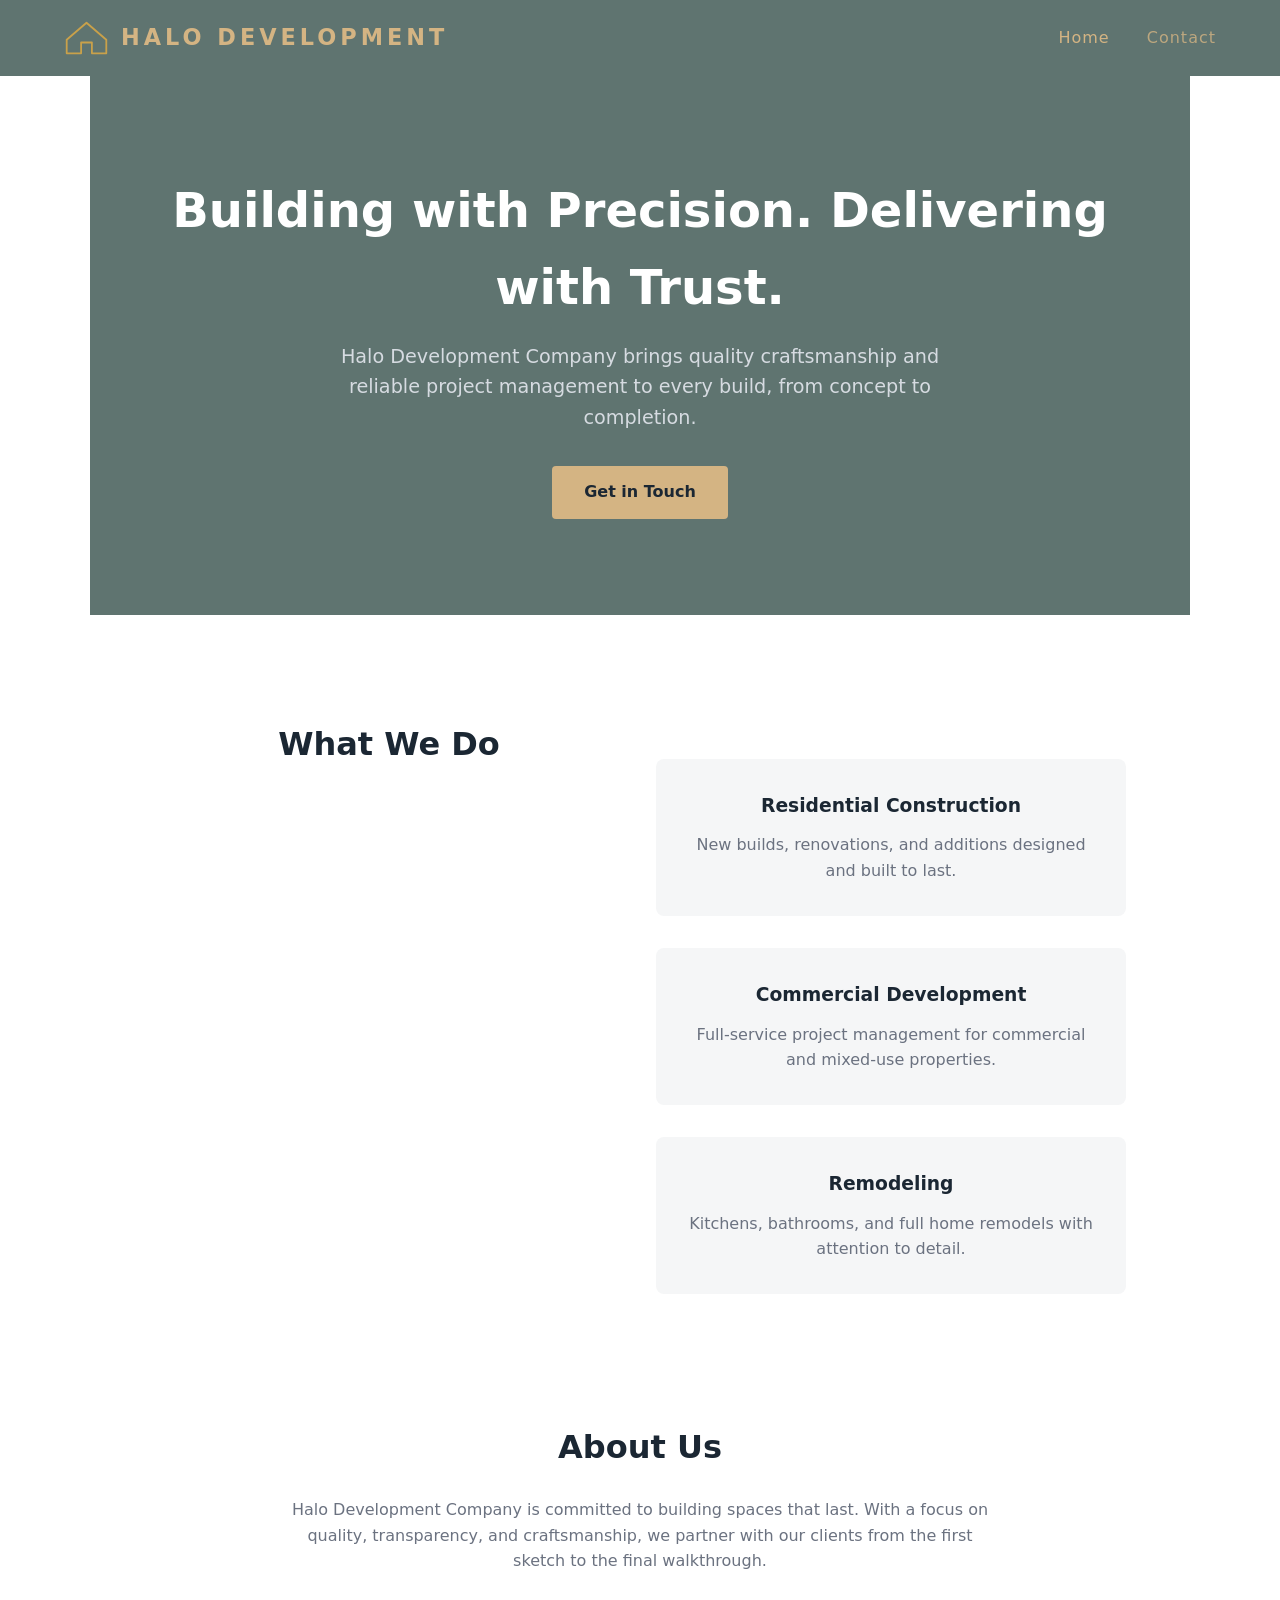
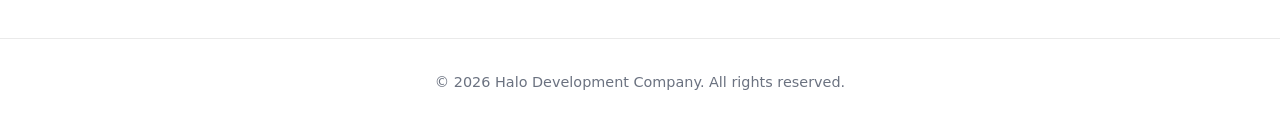
==== index.html @ e0cbd236 "Initial landing page for Halo Development Company" ====
<!DOCTYPE html>
<html lang="en">
<head>
  <meta charset="UTF-8" />
  <meta name="viewport" content="width=device-width, initial-scale=1.0" />
  <title>Halo Development Company</title>
  <link rel="stylesheet" href="styles.css" />
</head>
<body>
  <header>
    <div class="logo"><img src="assets/logo.svg" alt="Halo Development logo" /> Halo Development</div>
    <nav>
      <a href="index.html" class="active">Home</a>
      <a href="contact.html">Contact</a>
    </nav>
  </header>

  <section class="hero">
    <h1>Building with Precision. Delivering with Trust.</h1>
    <p>Halo Development Company brings quality craftsmanship and reliable project management to every build, from concept to completion.</p>
    <a href="contact.html" class="btn">Get in Touch</a>
  </section>

  <section class="services">
    <h2>What We Do</h2>
    <div class="services">
      <div class="service-card">
        <h3>Residential Construction</h3>
        <p>New builds, renovations, and additions designed and built to last.</p>
      </div>
      <div class="service-card">
        <h3>Commercial Development</h3>
        <p>Full-service project management for commercial and mixed-use properties.</p>
      </div>
      <div class="service-card">
        <h3>Remodeling</h3>
        <p>Kitchens, bathrooms, and full home remodels with attention to detail.</p>
      </div>
    </div>
  </section>

  <section class="about">
    <h2>About Us</h2>
    <p>Halo Development Company is committed to building spaces that last. With a focus on quality, transparency, and craftsmanship, we partner with our clients from the first sketch to the final walkthrough.</p>
  </section>

  <footer>
    &copy; 2026 Halo Development Company. All rights reserved.
  </footer>
</body>
</html>
---- styles.css ----
:root {
  --navy: #1b2733;
  --sage: #5f7470;
  --gold: #d4b483;
  --light: #f5f6f7;
  --gray: #6b7280;
}

* {
  box-sizing: border-box;
  margin: 0;
  padding: 0;
}

body {
  font-family: 'Segoe UI', system-ui, -apple-system, Arial, sans-serif;
  color: var(--navy);
  line-height: 1.6;
  background: #fff;
}

a {
  color: inherit;
}

/* Header */
header {
  display: flex;
  align-items: center;
  justify-content: space-between;
  padding: 1.25rem 5%;
  background: var(--sage);
}

.logo {
  display: flex;
  align-items: center;
  gap: 0.75rem;
  font-size: 1.4rem;
  font-weight: 700;
  letter-spacing: 4px;
  color: var(--gold);
  text-transform: uppercase;
}

.logo img {
  height: 2.25rem;
  width: auto;
}

nav a {
  margin-left: 2rem;
  text-decoration: none;
  font-weight: 500;
  letter-spacing: 1px;
  color: var(--gold);
  opacity: 0.8;
  transition: opacity 0.2s;
}

nav a:hover,
nav a.active {
  opacity: 1;
}

/* Hero */
.hero {
  background: var(--sage);
  color: #fff;
  padding: 6rem 5%;
  text-align: center;
}

.hero h1 {
  font-size: 3rem;
  margin-bottom: 1rem;
}

.hero p {
  font-size: 1.2rem;
  color: #d6dbe1;
  max-width: 600px;
  margin: 0 auto 2rem;
}

.btn {
  display: inline-block;
  background: var(--gold);
  color: var(--navy);
  padding: 0.85rem 2rem;
  border-radius: 4px;
  text-decoration: none;
  font-weight: 600;
  transition: opacity 0.2s;
}

.btn:hover {
  opacity: 0.9;
}

/* Sections */
section {
  padding: 4rem 5%;
  max-width: 1100px;
  margin: 0 auto;
}

section h2 {
  font-size: 2rem;
  margin-bottom: 1.5rem;
  text-align: center;
}

.services {
  display: grid;
  grid-template-columns: repeat(auto-fit, minmax(220px, 1fr));
  gap: 2rem;
  margin-top: 2.5rem;
}

.service-card {
  background: var(--light);
  padding: 2rem;
  border-radius: 8px;
  text-align: center;
}

.service-card h3 {
  margin-bottom: 0.75rem;
  color: var(--navy);
}

.service-card p {
  color: var(--gray);
}

.about p {
  max-width: 700px;
  margin: 0 auto;
  text-align: center;
  color: var(--gray);
}

/* Contact */
.contact-info {
  text-align: center;
  margin-bottom: 2.5rem;
}

.contact-info a {
  color: var(--gold);
  font-weight: 600;
  text-decoration: none;
}

form {
  max-width: 600px;
  margin: 0 auto;
  display: flex;
  flex-direction: column;
  gap: 1rem;
}

label {
  font-weight: 600;
}

input,
textarea {
  padding: 0.75rem;
  border: 1px solid #d1d5db;
  border-radius: 4px;
  font-family: inherit;
  font-size: 1rem;
}

textarea {
  min-height: 140px;
  resize: vertical;
}

form .btn {
  align-self: flex-start;
  border: none;
  cursor: pointer;
}

/* Footer */
footer {
  text-align: center;
  padding: 2rem 5%;
  color: var(--gray);
  border-top: 1px solid #eaeaea;
  font-size: 0.9rem;
}
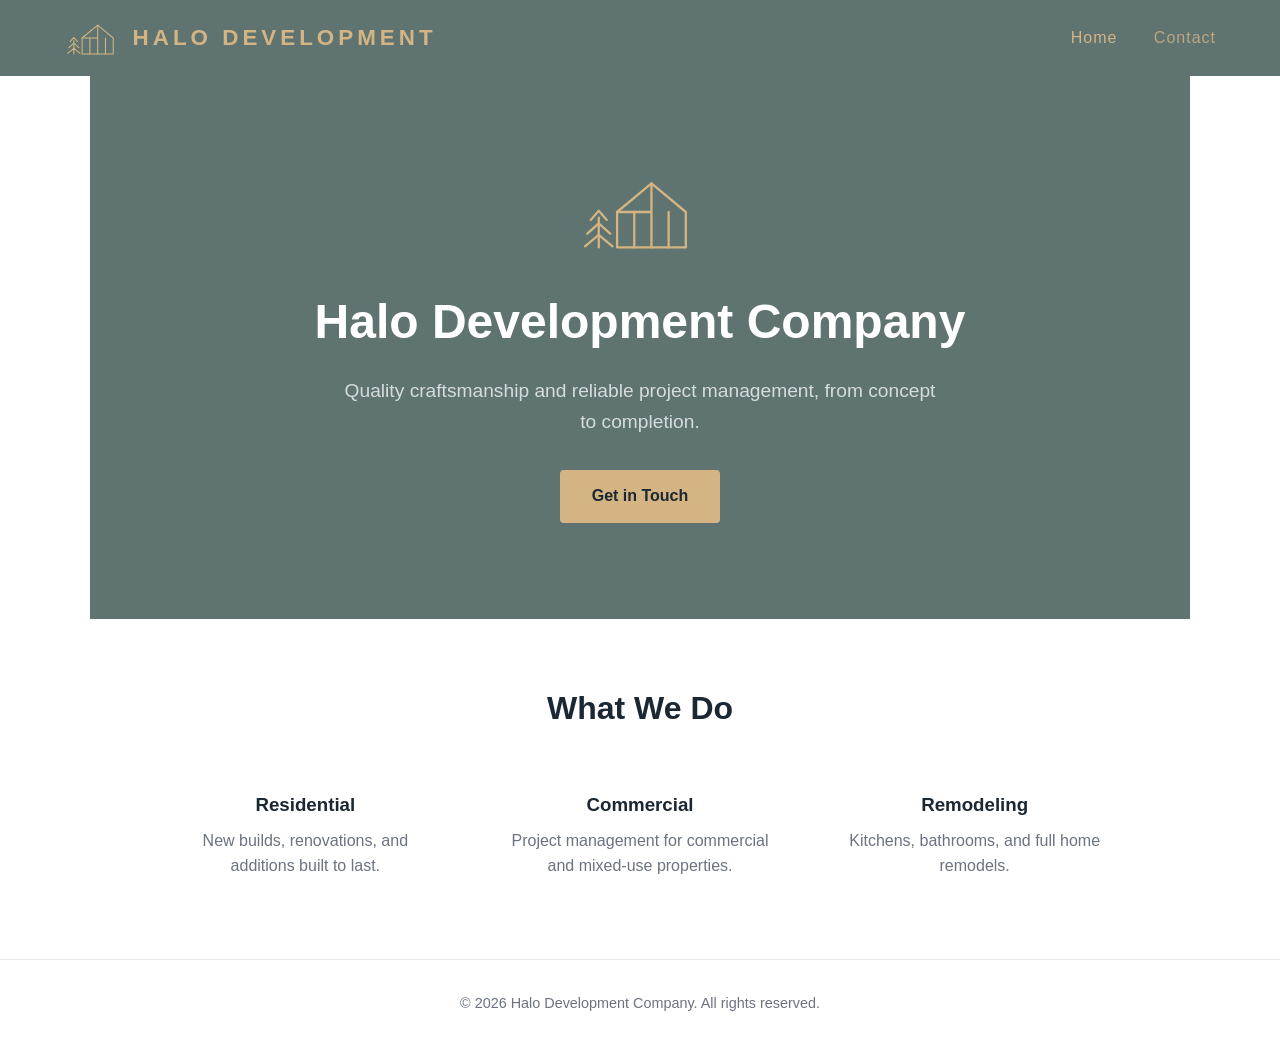
==== commit 236b51dc: "Simplify layout, use Helvetica, update logo to tree+house icon" ====
--- a/index.html
+++ b/index.html
@@ -16,32 +16,28 @@
   </header>
 
   <section class="hero">
-    <h1>Building with Precision. Delivering with Trust.</h1>
-    <p>Halo Development Company brings quality craftsmanship and reliable project management to every build, from concept to completion.</p>
+    <img class="hero-logo" src="assets/logo.svg" alt="Halo Development logo" />
+    <h1>Halo Development Company</h1>
+    <p>Quality craftsmanship and reliable project management, from concept to completion.</p>
     <a href="contact.html" class="btn">Get in Touch</a>
   </section>
 
   <section class="services">
     <h2>What We Do</h2>
-    <div class="services">
+    <div class="services-grid">
       <div class="service-card">
-        <h3>Residential Construction</h3>
-        <p>New builds, renovations, and additions designed and built to last.</p>
+        <h3>Residential</h3>
+        <p>New builds, renovations, and additions built to last.</p>
       </div>
       <div class="service-card">
-        <h3>Commercial Development</h3>
-        <p>Full-service project management for commercial and mixed-use properties.</p>
+        <h3>Commercial</h3>
+        <p>Project management for commercial and mixed-use properties.</p>
       </div>
       <div class="service-card">
         <h3>Remodeling</h3>
-        <p>Kitchens, bathrooms, and full home remodels with attention to detail.</p>
+        <p>Kitchens, bathrooms, and full home remodels.</p>
       </div>
     </div>
-  </section>
-
-  <section class="about">
-    <h2>About Us</h2>
-    <p>Halo Development Company is committed to building spaces that last. With a focus on quality, transparency, and craftsmanship, we partner with our clients from the first sketch to the final walkthrough.</p>
   </section>
 
   <footer>
--- a/styles.css
+++ b/styles.css
@@ -13,7 +13,7 @@
 }
 
 body {
-  font-family: 'Segoe UI', system-ui, -apple-system, Arial, sans-serif;
+  font-family: 'Helvetica Neue', Helvetica, Arial, sans-serif;
   color: var(--navy);
   line-height: 1.6;
   background: #fff;
@@ -83,6 +83,12 @@
   margin: 0 auto 2rem;
 }
 
+.hero-logo {
+  height: 5rem;
+  width: auto;
+  margin-bottom: 1.5rem;
+}
+
 .btn {
   display: inline-block;
   background: var(--gold);
@@ -111,7 +117,7 @@
   text-align: center;
 }
 
-.services {
+.services-grid {
   display: grid;
   grid-template-columns: repeat(auto-fit, minmax(220px, 1fr));
   gap: 2rem;
@@ -119,25 +125,17 @@
 }
 
 .service-card {
-  background: var(--light);
-  padding: 2rem;
-  border-radius: 8px;
   text-align: center;
+  padding: 1rem;
 }
 
 .service-card h3 {
-  margin-bottom: 0.75rem;
+  margin-bottom: 0.5rem;
   color: var(--navy);
+  font-weight: 600;
 }
 
 .service-card p {
-  color: var(--gray);
-}
-
-.about p {
-  max-width: 700px;
-  margin: 0 auto;
-  text-align: center;
   color: var(--gray);
 }
 
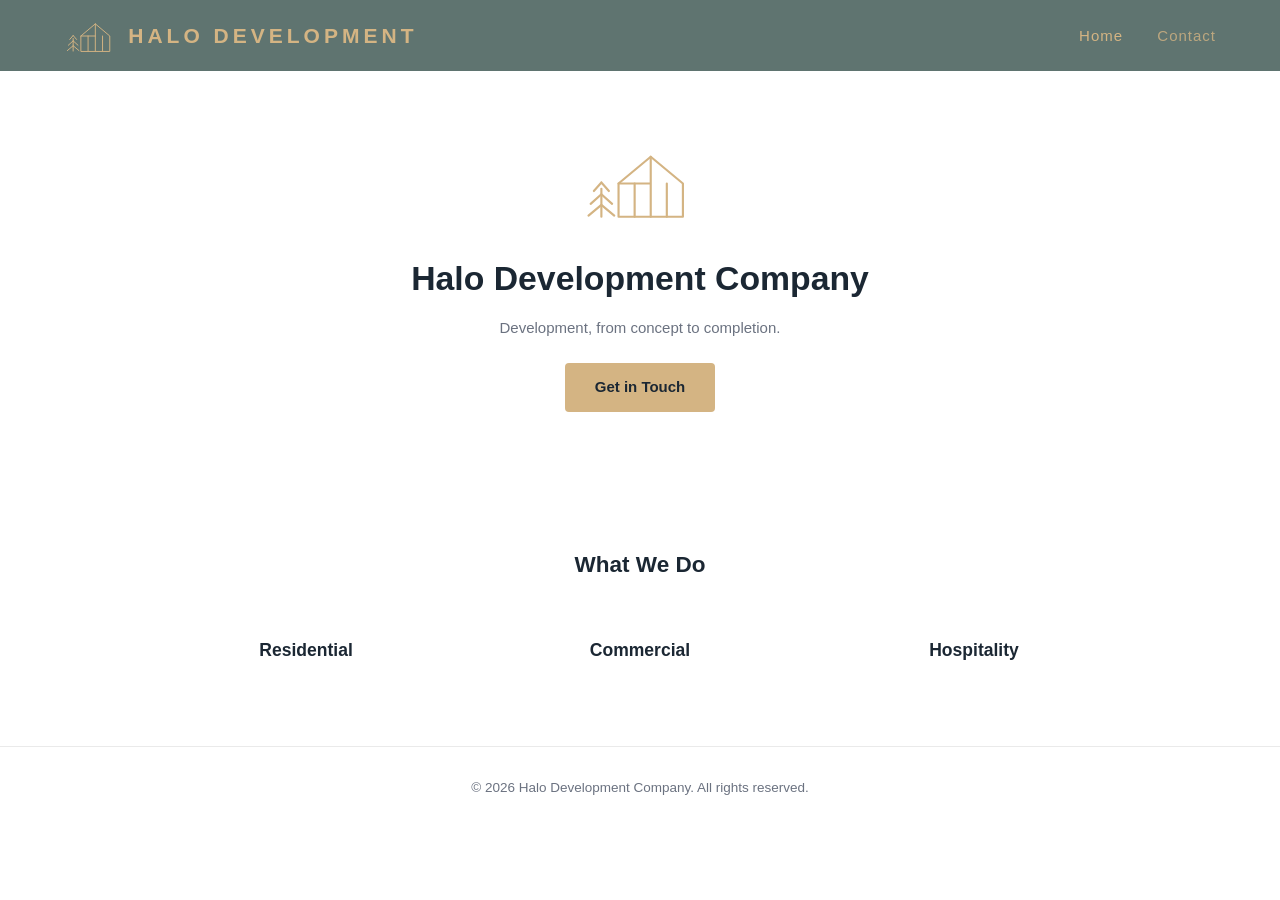
==== commit ce9e8501: "Update hero tagline and simplify service categories" ====
--- a/index.html
+++ b/index.html
@@ -18,7 +18,7 @@
   <section class="hero">
     <img class="hero-logo" src="assets/logo.svg" alt="Halo Development logo" />
     <h1>Halo Development Company</h1>
-    <p>Quality craftsmanship and reliable project management, from concept to completion.</p>
+    <p>Development, from concept to completion.</p>
     <a href="contact.html" class="btn">Get in Touch</a>
   </section>
 
@@ -27,15 +27,12 @@
     <div class="services-grid">
       <div class="service-card">
         <h3>Residential</h3>
-        <p>New builds, renovations, and additions built to last.</p>
       </div>
       <div class="service-card">
         <h3>Commercial</h3>
-        <p>Project management for commercial and mixed-use properties.</p>
       </div>
       <div class="service-card">
-        <h3>Remodeling</h3>
-        <p>Kitchens, bathrooms, and full home remodels.</p>
+        <h3>Hospitality</h3>
       </div>
     </div>
   </section>
--- a/styles.css
+++ b/styles.css
@@ -10,6 +10,10 @@
   box-sizing: border-box;
   margin: 0;
   padding: 0;
+}
+
+html {
+  font-size: 15px;
 }
 
 body {
@@ -65,22 +69,22 @@
 
 /* Hero */
 .hero {
-  background: var(--sage);
-  color: #fff;
-  padding: 6rem 5%;
+  background: #fff;
+  color: var(--navy);
+  padding: 5rem 5%;
   text-align: center;
 }
 
 .hero h1 {
-  font-size: 3rem;
-  margin-bottom: 1rem;
+  font-size: 2.25rem;
+  margin-bottom: 0.75rem;
 }
 
 .hero p {
-  font-size: 1.2rem;
-  color: #d6dbe1;
+  font-size: 1rem;
+  color: var(--gray);
   max-width: 600px;
-  margin: 0 auto 2rem;
+  margin: 0 auto 1.5rem;
 }
 
 .hero-logo {
@@ -112,7 +116,7 @@
 }
 
 section h2 {
-  font-size: 2rem;
+  font-size: 1.5rem;
   margin-bottom: 1.5rem;
   text-align: center;
 }
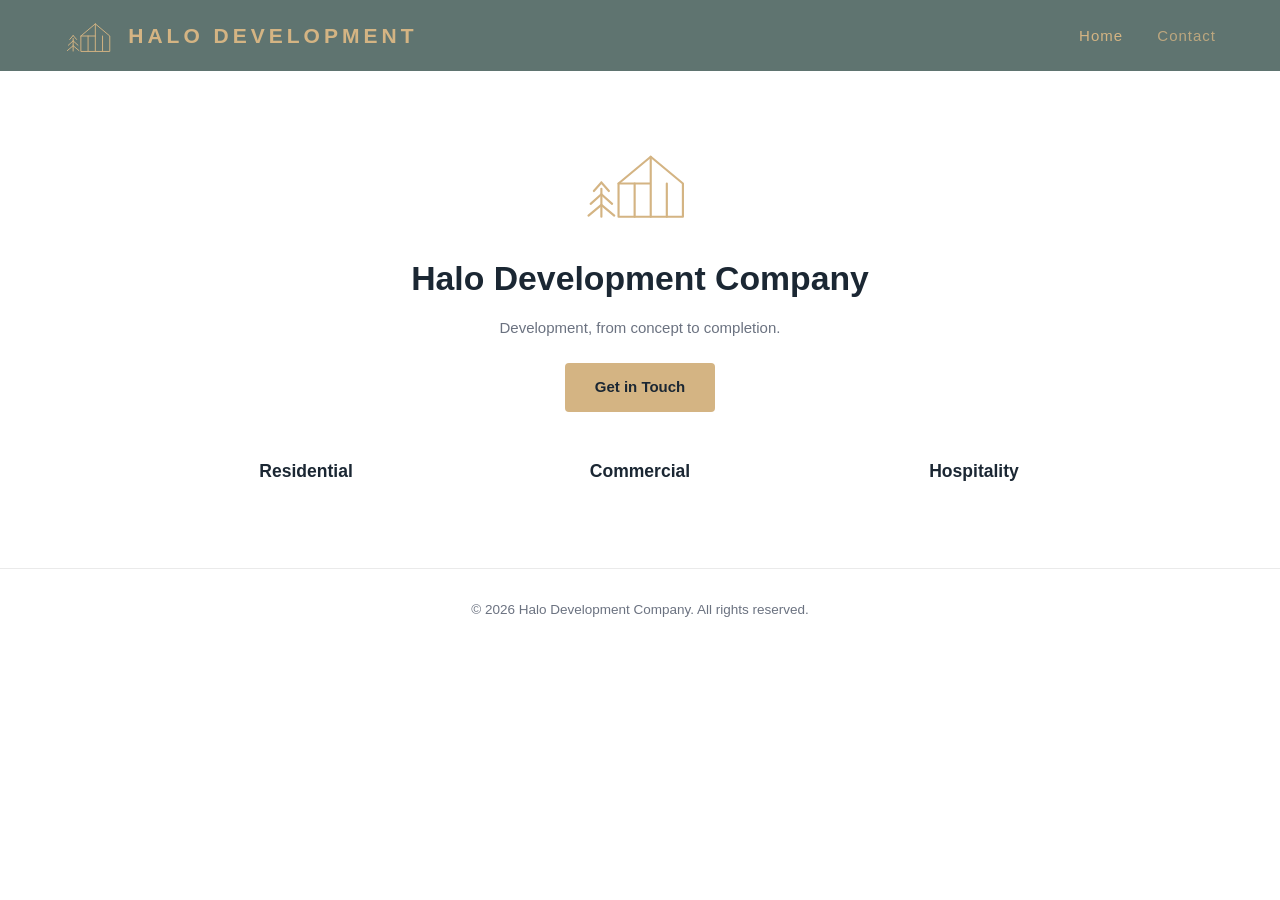
==== commit 96cf5286: "Remove 'What We Do' heading, bring service categories closer to hero" ====
--- a/index.html
+++ b/index.html
@@ -23,7 +23,6 @@
   </section>
 
   <section class="services">
-    <h2>What We Do</h2>
     <div class="services-grid">
       <div class="service-card">
         <h3>Residential</h3>
--- a/styles.css
+++ b/styles.css
@@ -71,7 +71,7 @@
 .hero {
   background: #fff;
   color: var(--navy);
-  padding: 5rem 5%;
+  padding: 5rem 5% 1rem;
   text-align: center;
 }
 
@@ -121,11 +121,14 @@
   text-align: center;
 }
 
+.services {
+  padding-top: 1rem;
+}
+
 .services-grid {
   display: grid;
   grid-template-columns: repeat(auto-fit, minmax(220px, 1fr));
   gap: 2rem;
-  margin-top: 2.5rem;
 }
 
 .service-card {
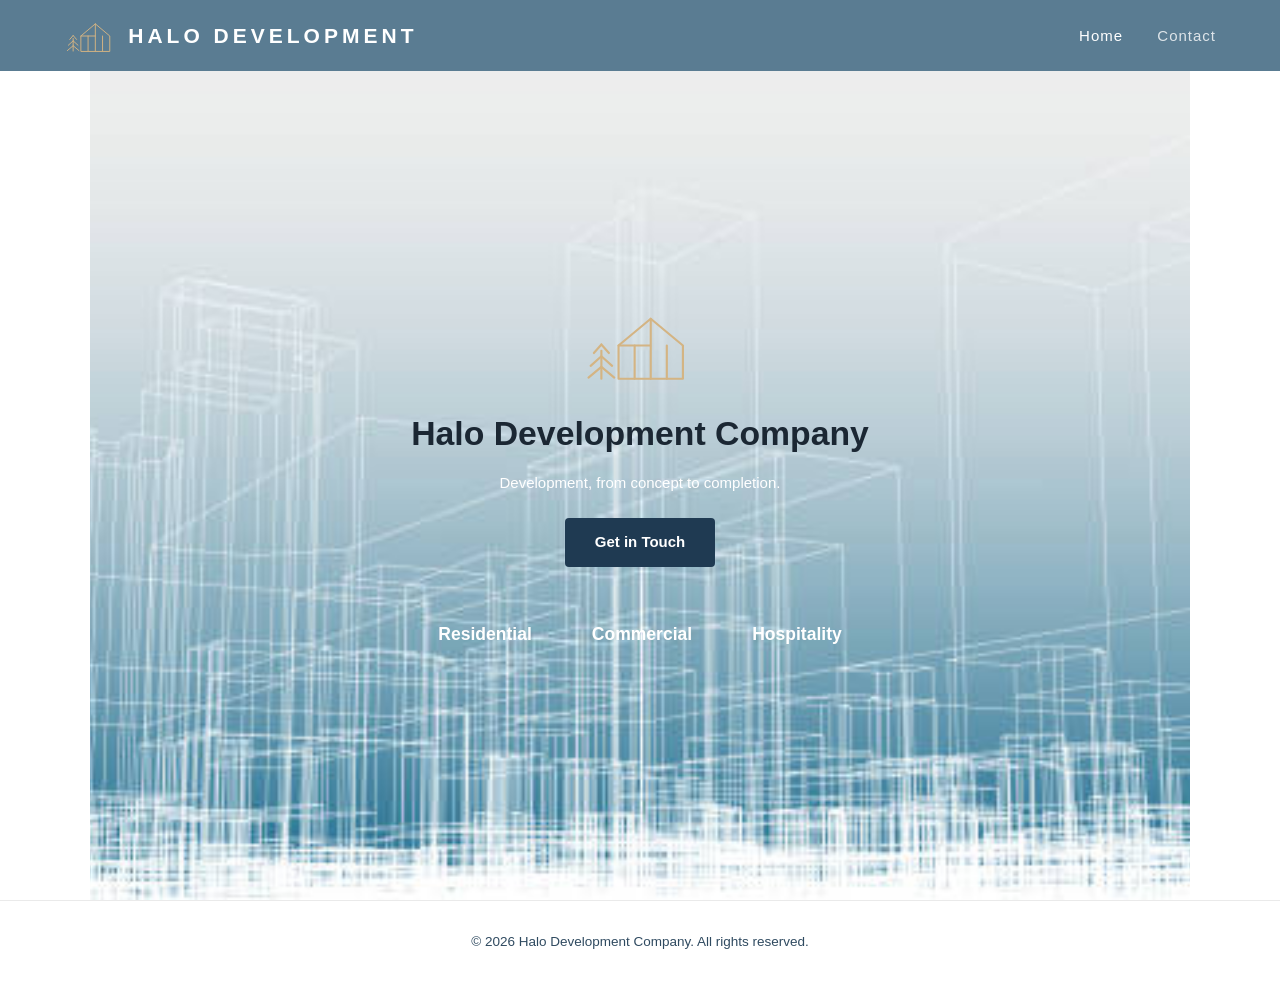
==== commit ced6ebc6: "Move service categories into hero, set hero text to white" ====
--- a/index.html
+++ b/index.html
@@ -20,9 +20,6 @@
     <h1>Halo Development Company</h1>
     <p>Development, from concept to completion.</p>
     <a href="contact.html" class="btn">Get in Touch</a>
-  </section>
-
-  <section class="services">
     <div class="services-grid">
       <div class="service-card">
         <h3>Residential</h3>
--- a/styles.css
+++ b/styles.css
@@ -1,9 +1,9 @@
 :root {
   --navy: #1b2733;
-  --sage: #5f7470;
-  --gold: #d4b483;
+  --sage: #5a7c92;
+  --gold: #1f3a52;
   --light: #f5f6f7;
-  --gray: #6b7280;
+  --gray: #2f4a60;
 }
 
 * {
@@ -43,7 +43,7 @@
   font-size: 1.4rem;
   font-weight: 700;
   letter-spacing: 4px;
-  color: var(--gold);
+  color: #fff;
   text-transform: uppercase;
 }
 
@@ -57,7 +57,7 @@
   text-decoration: none;
   font-weight: 500;
   letter-spacing: 1px;
-  color: var(--gold);
+  color: #fff;
   opacity: 0.8;
   transition: opacity 0.2s;
 }
@@ -69,9 +69,18 @@
 
 /* Hero */
 .hero {
-  background: #fff;
+  background-color: #fff;
+  background-image: url('assets/hero-bg.jpg');
+  background-size: cover;
+  background-position: center;
+  background-repeat: no-repeat;
   color: var(--navy);
-  padding: 5rem 5% 1rem;
+  padding: 5rem 5%;
+  min-height: calc(100vh - 4.75rem);
+  display: flex;
+  flex-direction: column;
+  align-items: center;
+  justify-content: center;
   text-align: center;
 }
 
@@ -82,7 +91,7 @@
 
 .hero p {
   font-size: 1rem;
-  color: var(--gray);
+  color: #fff;
   max-width: 600px;
   margin: 0 auto 1.5rem;
 }
@@ -96,7 +105,7 @@
 .btn {
   display: inline-block;
   background: var(--gold);
-  color: var(--navy);
+  color: #fff;
   padding: 0.85rem 2rem;
   border-radius: 4px;
   text-decoration: none;
@@ -121,14 +130,12 @@
   text-align: center;
 }
 
-.services {
-  padding-top: 1rem;
-}
-
 .services-grid {
-  display: grid;
-  grid-template-columns: repeat(auto-fit, minmax(220px, 1fr));
+  display: flex;
+  flex-wrap: wrap;
+  justify-content: center;
   gap: 2rem;
+  margin-top: 2.5rem;
 }
 
 .service-card {
@@ -137,13 +144,8 @@
 }
 
 .service-card h3 {
-  margin-bottom: 0.5rem;
-  color: var(--navy);
-  font-weight: 600;
-}
-
-.service-card p {
-  color: var(--gray);
+  color: #fff;
+  font-weight: 600;
 }
 
 /* Contact */
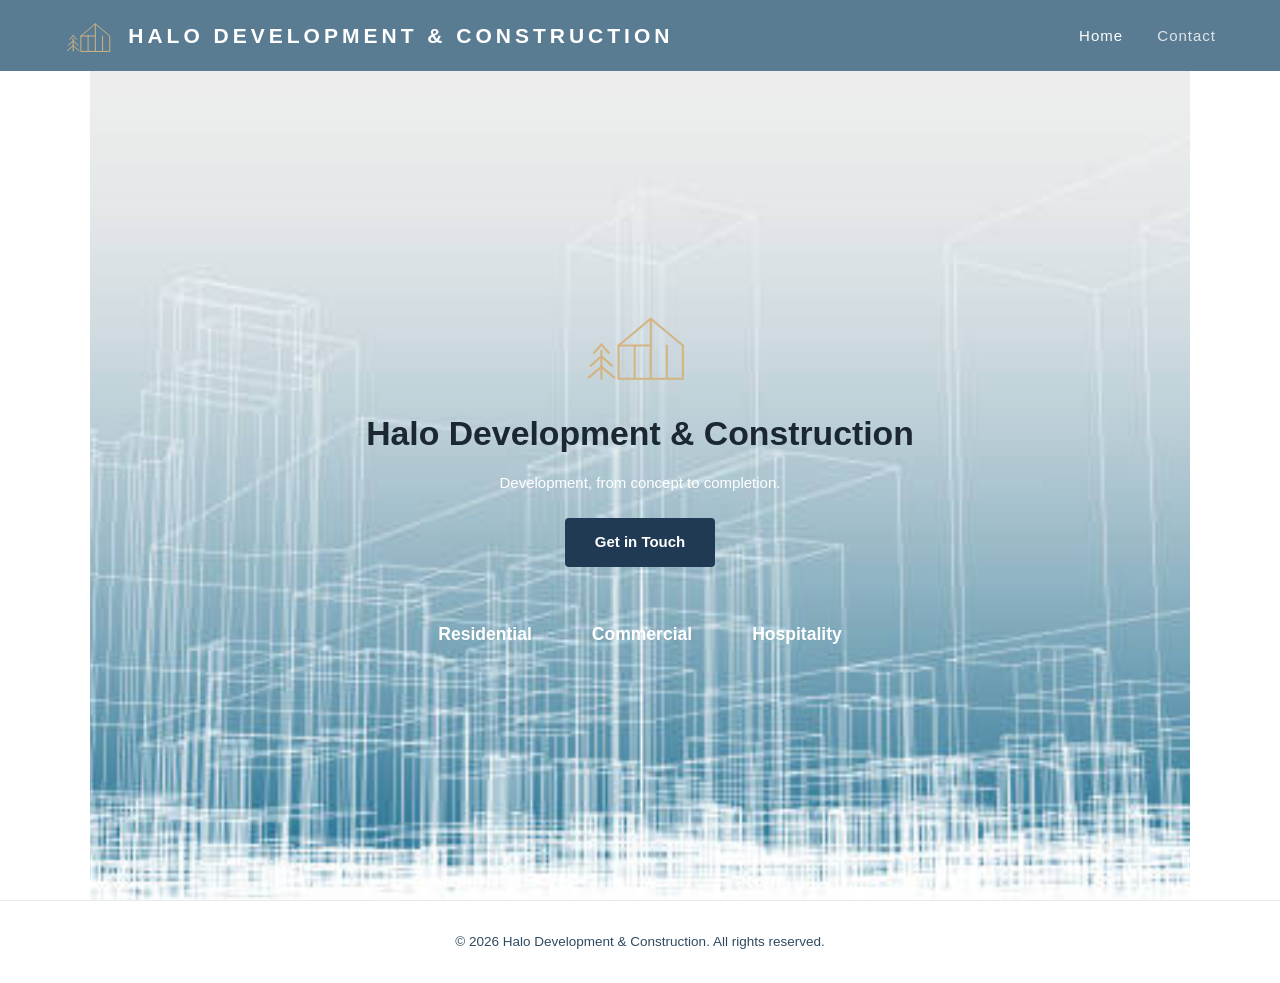
==== commit b4cec157: "Rename company to Halo Development & Construction" ====
--- a/index.html
+++ b/index.html
@@ -3,12 +3,12 @@
 <head>
   <meta charset="UTF-8" />
   <meta name="viewport" content="width=device-width, initial-scale=1.0" />
-  <title>Halo Development Company</title>
+  <title>Halo Development & Construction</title>
   <link rel="stylesheet" href="styles.css" />
 </head>
 <body>
   <header>
-    <div class="logo"><img src="assets/logo.svg" alt="Halo Development logo" /> Halo Development</div>
+    <div class="logo"><img src="assets/logo.svg" alt="Halo Development & Construction logo" /> Halo Development & Construction</div>
     <nav>
       <a href="index.html" class="active">Home</a>
       <a href="contact.html">Contact</a>
@@ -16,8 +16,8 @@
   </header>
 
   <section class="hero">
-    <img class="hero-logo" src="assets/logo.svg" alt="Halo Development logo" />
-    <h1>Halo Development Company</h1>
+    <img class="hero-logo" src="assets/logo.svg" alt="Halo Development & Construction logo" />
+    <h1>Halo Development & Construction</h1>
     <p>Development, from concept to completion.</p>
     <a href="contact.html" class="btn">Get in Touch</a>
     <div class="services-grid">
@@ -34,7 +34,7 @@
   </section>
 
   <footer>
-    &copy; 2026 Halo Development Company. All rights reserved.
+    &copy; 2026 Halo Development & Construction. All rights reserved.
   </footer>
 </body>
 </html>
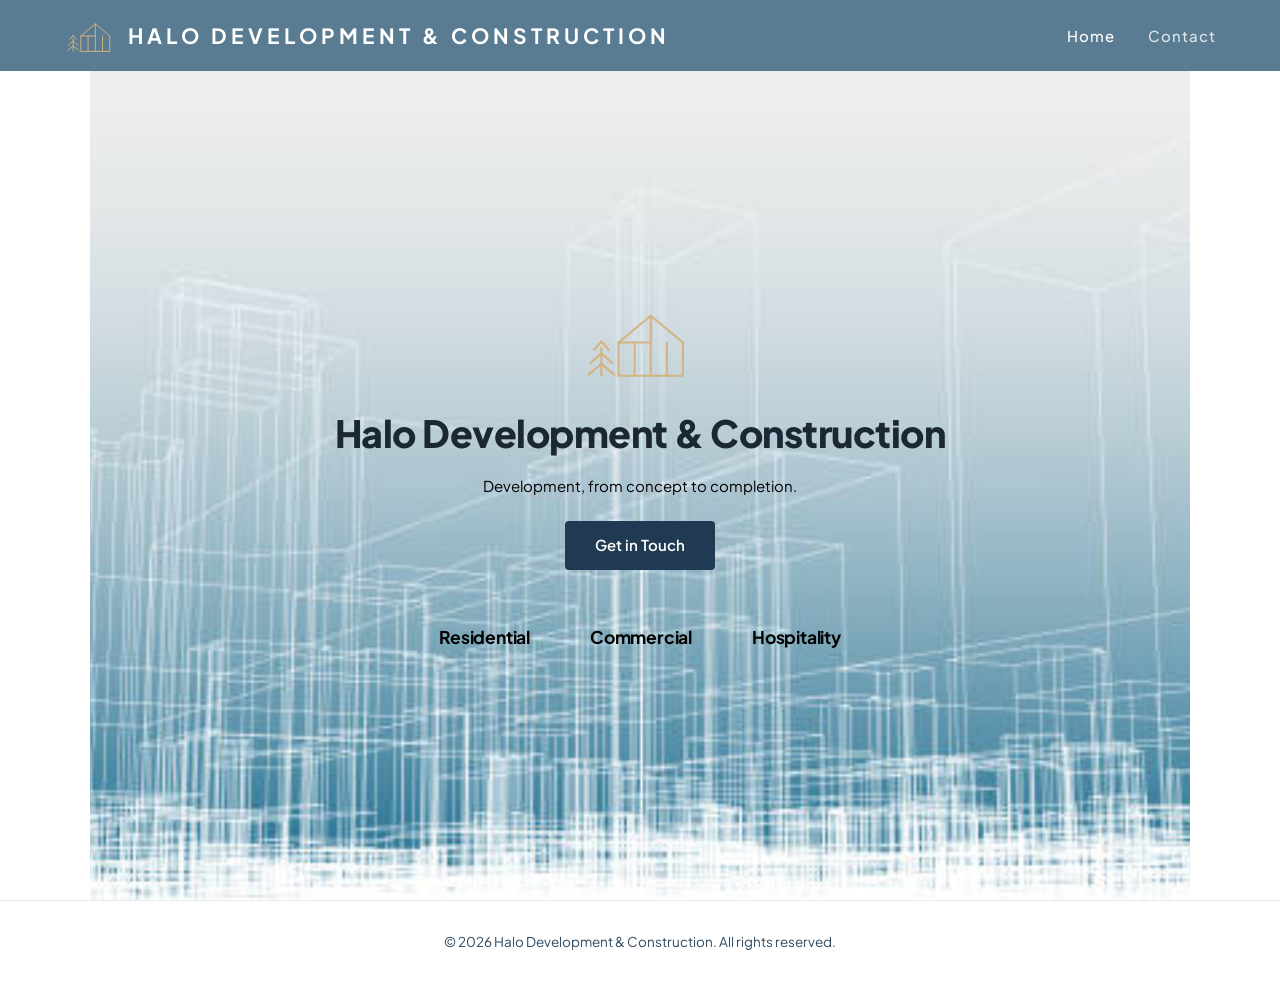
==== commit 02652378: "Switch to Plus Jakarta Sans for a more modern look" ====
--- a/index.html
+++ b/index.html
@@ -4,6 +4,9 @@
   <meta charset="UTF-8" />
   <meta name="viewport" content="width=device-width, initial-scale=1.0" />
   <title>Halo Development & Construction</title>
+  <link rel="preconnect" href="https://fonts.googleapis.com" />
+  <link rel="preconnect" href="https://fonts.gstatic.com" crossorigin />
+  <link href="https://fonts.googleapis.com/css2?family=Plus+Jakarta+Sans:wght@400;500;600;700;800&display=swap" rel="stylesheet" />
   <link rel="stylesheet" href="styles.css" />
 </head>
 <body>
--- a/styles.css
+++ b/styles.css
@@ -17,7 +17,7 @@
 }
 
 body {
-  font-family: 'Helvetica Neue', Helvetica, Arial, sans-serif;
+  font-family: 'Plus Jakarta Sans', 'Helvetica Neue', Helvetica, Arial, sans-serif;
   color: var(--navy);
   line-height: 1.6;
   background: #fff;
@@ -85,13 +85,15 @@
 }
 
 .hero h1 {
-  font-size: 2.25rem;
+  font-size: 2.5rem;
+  font-weight: 800;
+  letter-spacing: -0.5px;
   margin-bottom: 0.75rem;
 }
 
 .hero p {
   font-size: 1rem;
-  color: #fff;
+  color: #000;
   max-width: 600px;
   margin: 0 auto 1.5rem;
 }
@@ -126,6 +128,8 @@
 
 section h2 {
   font-size: 1.5rem;
+  font-weight: 700;
+  letter-spacing: -0.3px;
   margin-bottom: 1.5rem;
   text-align: center;
 }
@@ -144,8 +148,9 @@
 }
 
 .service-card h3 {
-  color: #fff;
-  font-weight: 600;
+  color: #000;
+  font-weight: 700;
+  letter-spacing: -0.2px;
 }
 
 /* Contact */
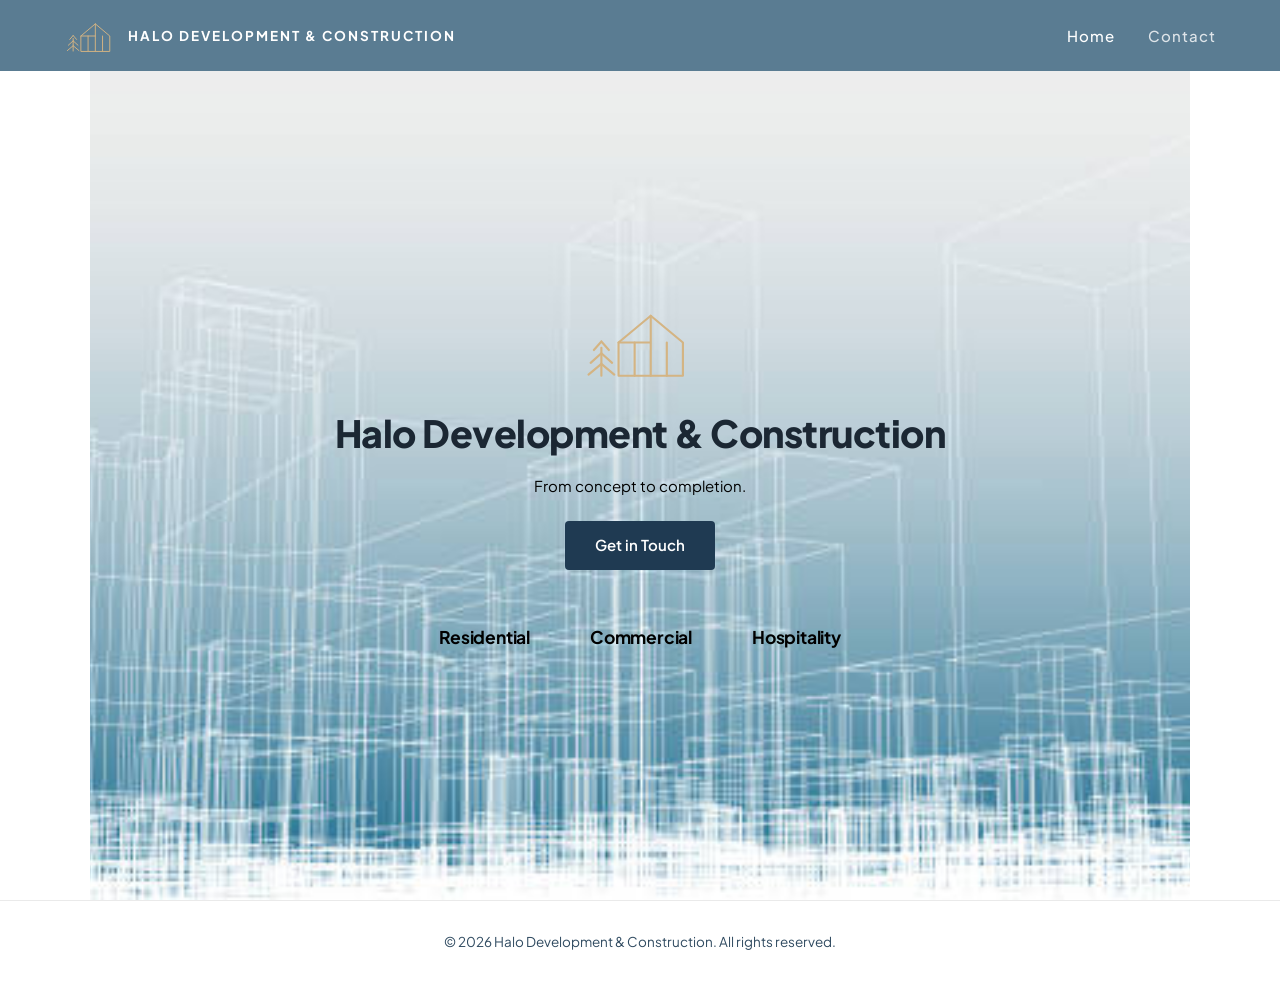
==== commit e39fcde2: "Simplify hero tagline to 'From concept to completion'" ====
--- a/index.html
+++ b/index.html
@@ -21,7 +21,7 @@
   <section class="hero">
     <img class="hero-logo" src="assets/logo.svg" alt="Halo Development & Construction logo" />
     <h1>Halo Development & Construction</h1>
-    <p>Development, from concept to completion.</p>
+    <p>From concept to completion.</p>
     <a href="contact.html" class="btn">Get in Touch</a>
     <div class="services-grid">
       <div class="service-card">
--- a/styles.css
+++ b/styles.css
@@ -40,9 +40,9 @@
   display: flex;
   align-items: center;
   gap: 0.75rem;
-  font-size: 1.4rem;
+  font-size: 0.9rem;
   font-weight: 700;
-  letter-spacing: 4px;
+  letter-spacing: 2px;
   color: #fff;
   text-transform: uppercase;
 }
